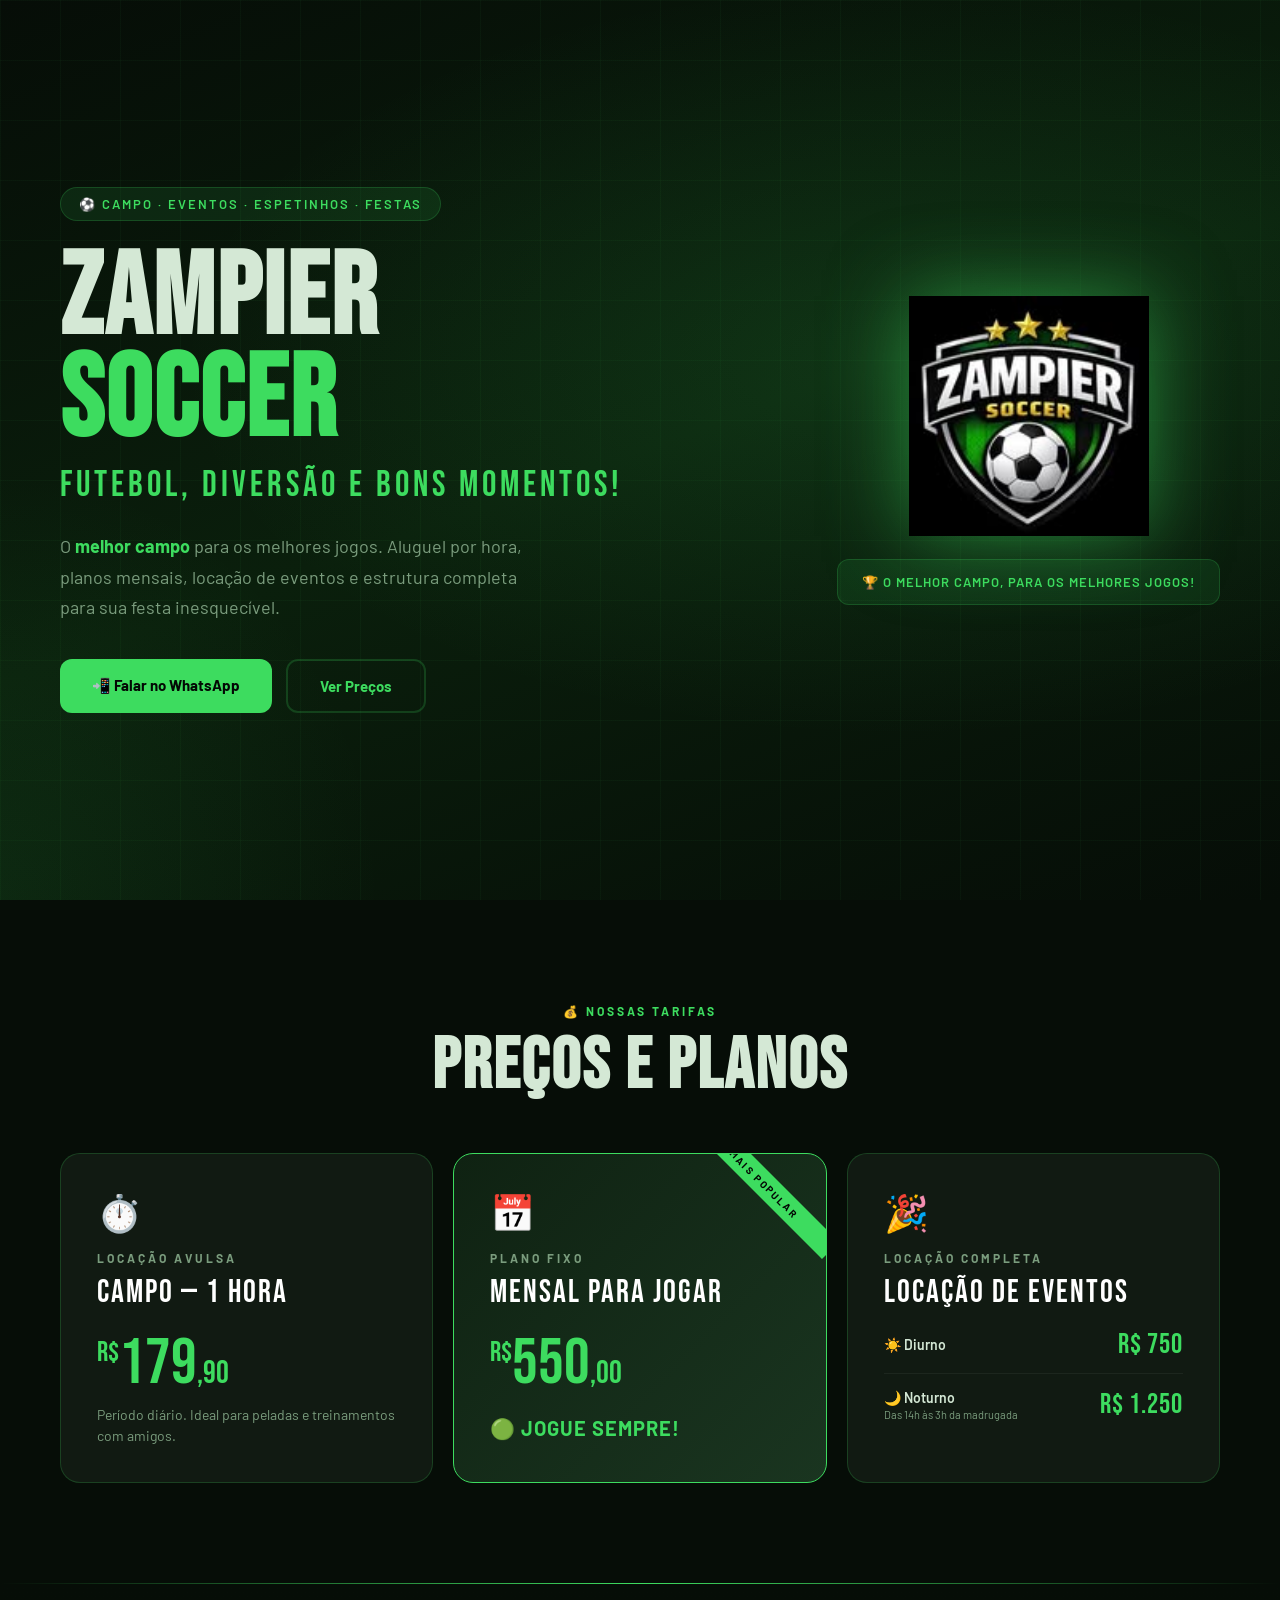
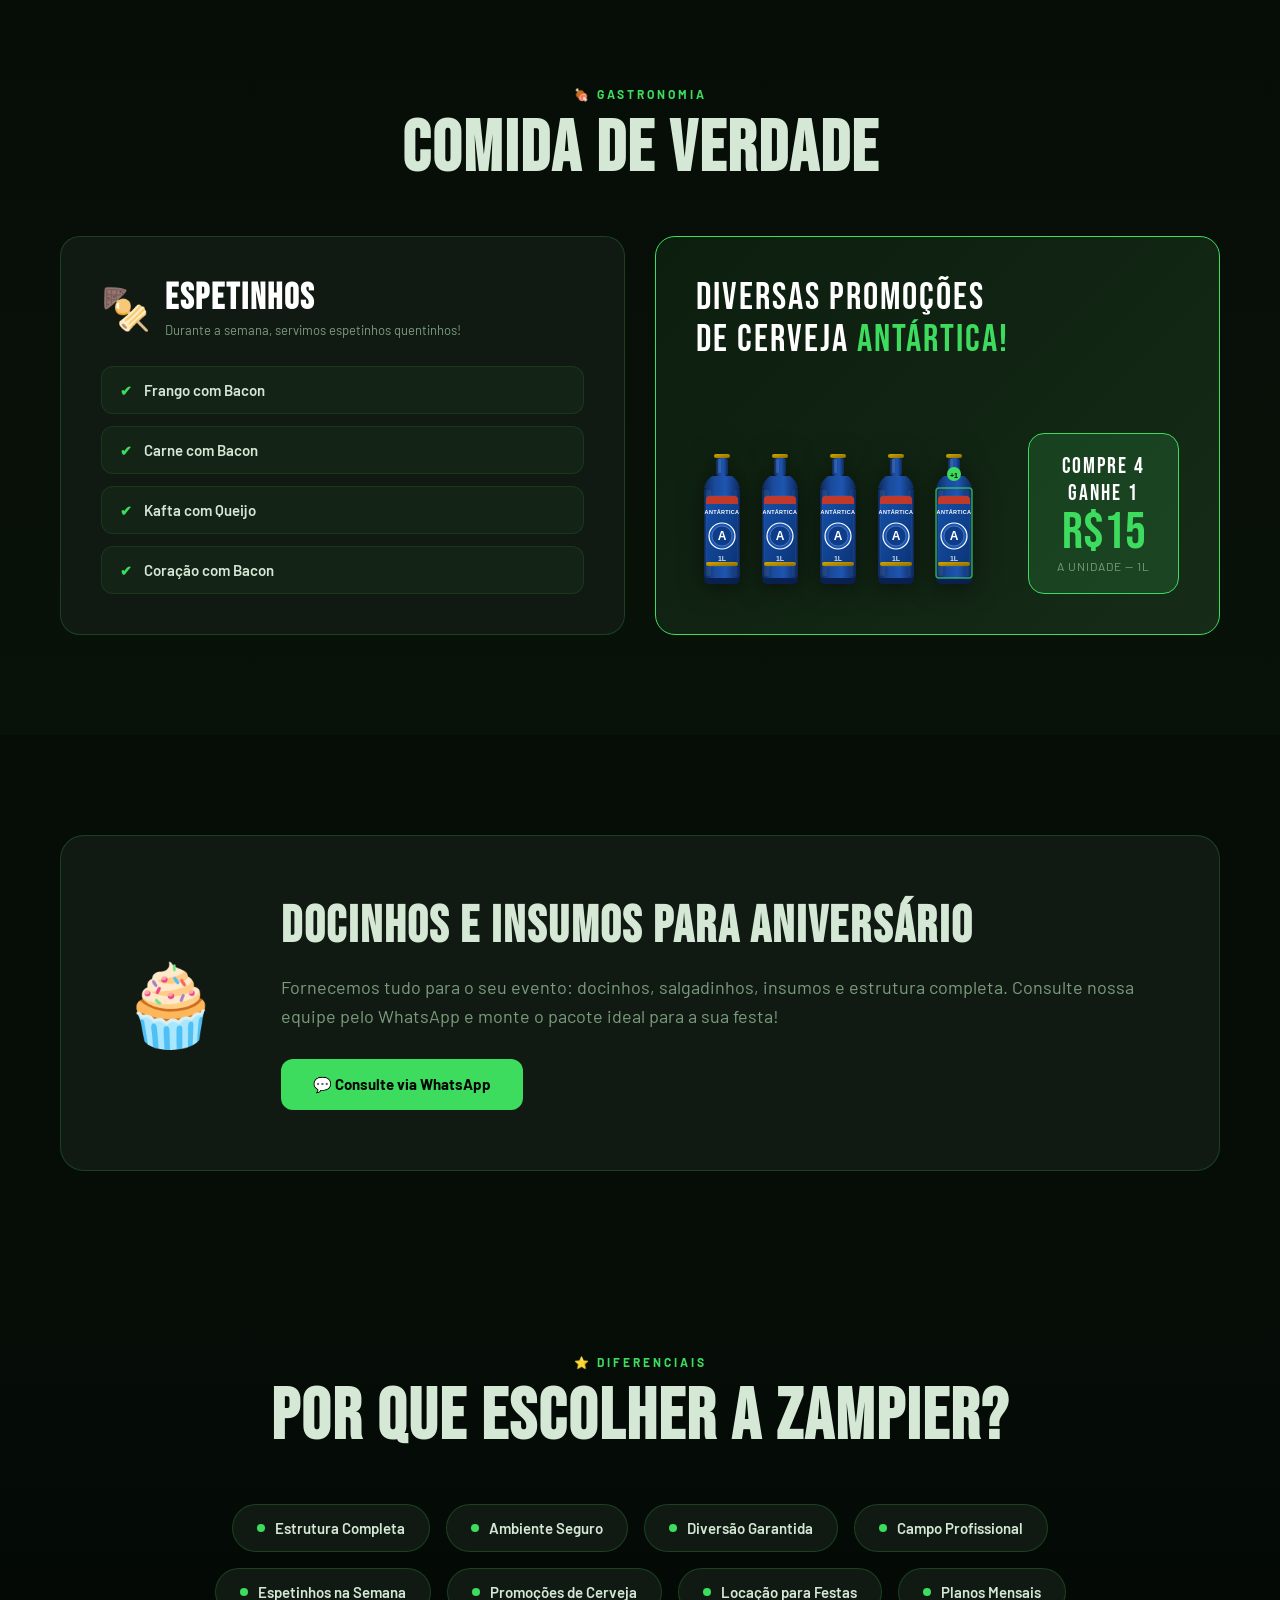
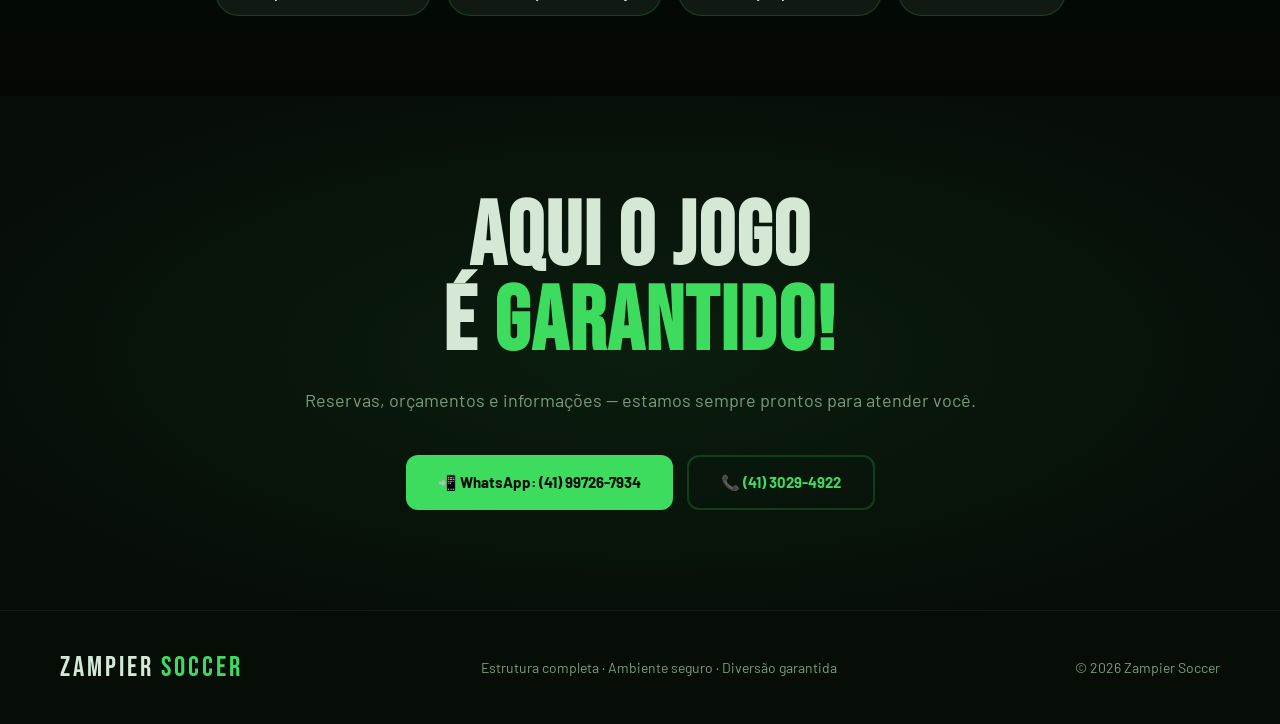
==== index.html @ 58ed57f5 "zampier" ====
<!DOCTYPE html>
<html lang="pt-BR">
<head>
  <meta charset="UTF-8" />
  <meta name="viewport" content="width=device-width, initial-scale=1.0"/>
  <title>Zampier Soccer</title>
  <link rel="preconnect" href="https://fonts.googleapis.com">
  <link href="https://fonts.googleapis.com/css2?family=Bebas+Neue&family=Barlow:wght@400;600;700;900&display=swap" rel="stylesheet">
  <link rel="stylesheet" href="style.css"/>
</head>
<body>

<!-- HERO -->
<header class="hero">
  <div class="hero-bg"></div>
  <div class="hero-content">
    <div class="hero-left">
      <div class="hero-tagline">⚽ Campo · Eventos · Espetinhos · Festas</div>
      <h1 class="hero-title">
        ZAMPIER<br>
        <span class="accent">SOCCER</span>
      </h1>
      <div class="hero-subtitle">Futebol, diversão e bons momentos!</div>
      <p class="hero-desc">
        O <strong>melhor campo</strong> para os melhores jogos. Aluguel por hora, planos mensais,
        locação de eventos e estrutura completa para sua festa inesquecível.
      </p>
      <div class="hero-buttons">
        <a href="https://wa.me/5541997267924?text=Ol%C3%A1%20vim%20pelo%20site%20e%20gostaria%20de%20mais%20informa%C3%A7%C3%B5es%20" target="_blank" class="btn btn-primary">📲 Falar no WhatsApp</a>
        <a href="#precos" class="btn btn-outline">Ver Preços</a>
      </div>
    </div>
    <div class="hero-right">
      <div class="hero-badge-wrap">
        <img src="zampier.jpg" alt="Logo Zampier Soccer" class="hero-logo">
      </div>
      <div class="hero-slogan">🏆 O melhor campo, para os melhores jogos!</div>
    </div>
  </div>
</header>

<!-- PRICING -->
<section class="pricing" id="precos">
  <div class="section-header">
    <div class="section-label">💰 Nossas Tarifas</div>
    <h2>Preços e Planos</h2>
  </div>
  <div class="pricing-grid">

    <div class="price-card">
      <div class="price-icon">⏱️</div>
      <div class="price-label">Locação avulsa</div>
      <div class="price-name">CAMPO — 1 HORA</div>
      <div class="price-value"><sup>R$</sup>179<span>,90</span></div>
      <div class="price-desc">Período diário. Ideal para peladas e treinamentos com amigos.</div>
    </div>

    <div class="price-card featured">
      <div class="price-icon">📅</div>
      <div class="price-label">Plano fixo</div>
      <div class="price-name">MENSAL PARA JOGAR</div>
      <div class="price-value"><sup>R$</sup>550<span>,00</span></div>
      <div class="price-cta">🟢 JOGUE SEMPRE!</div>
    </div>

    <div class="price-card">
      <div class="price-icon">🎉</div>
      <div class="price-label">Locação completa</div>
      <div class="price-name">LOCAÇÃO DE EVENTOS</div>
      <div class="price-events">
        <div class="price-row">
          <div>
            <div class="price-row-label">☀️ Diurno</div>
          </div>
          <div class="price-row-val">R$ 750</div>
        </div>
        <div class="price-row">
          <div>
            <div class="price-row-label">🌙 Noturno</div>
            <div class="price-note">Das 14h às 3h da madrugada</div>
          </div>
          <div class="price-row-val">R$ 1.250</div>
        </div>
      </div>
    </div>

  </div>
</section>

<!-- FOOD -->
<section class="food" id="comida">
  <div class="section-header">
    <div class="section-label">🍖 Gastronomia</div>
    <h2>Comida de Verdade</h2>
  </div>
  <div class="food-grid">

    <!-- Espetinhos -->
    <div class="food-card">
      <div class="food-card-title">
        <div class="icon">🍢</div>
        <div>
          <h3>ESPETINHOS</h3>
          <p>Durante a semana, servimos espetinhos quentinhos!</p>
        </div>
      </div>
      <div class="espetinho-list">
        <div class="espetinho-item">Frango com Bacon</div>
        <div class="espetinho-item">Carne com Bacon</div>
        <div class="espetinho-item">Kafta com Queijo</div>
        <div class="espetinho-item">Coração com Bacon</div>
      </div>
    </div>

    <!-- Cerveja -->
    <div class="beer-promo">
      <div class="beer-promo-title">DIVERSAS PROMOÇÕES<br>DE CERVEJA <span>ANTÁRTICA!</span></div>
      <div class="beer-deal">
        <div class="beer-bottles" id="beerBottles"></div>
        <div class="beer-tag">
          <div class="beer-tag-main">COMPRE 4<br>GANHE 1</div>
          <div class="beer-tag-price">R$15</div>
          <div class="beer-tag-sub">A UNIDADE — 1L</div>
        </div>
      </div>
    </div>

  </div>
</section>

<!-- BIRTHDAY -->
<section class="birthday" id="eventos">
  <div class="birthday-box">
    <div class="birthday-icon">🧁</div>
    <div class="birthday-content">
      <h2>DOCINHOS E INSUMOS PARA ANIVERSÁRIO</h2>
      <p>
        Fornecemos tudo para o seu evento: docinhos, salgadinhos, insumos e estrutura completa.
        Consulte nossa equipe pelo WhatsApp e monte o pacote ideal para a sua festa!
        </p>
        <a href="https://api.whatsapp.com/send?phone=5541997267934&text=Ol%C3%A1!%20Vim%20pelo%20site%20e%20gostaria%20de%20um%20or%C3%A7amento%20para%20festa%20ou%20anivers%C3%A1rio." target="_blank" class="btn btn-primary">💬 Consulte via WhatsApp</a>
    </div>
  </div>
</section>

<!-- FEATURES -->
<section class="features">
  <div class="section-header">
    <div class="section-label">⭐ Diferenciais</div>
    <h2>Por que escolher a Zampier?</h2>
  </div>
  <div class="features-grid">
    <div class="feature-chip"><span class="dot"></span> Estrutura Completa</div>
    <div class="feature-chip"><span class="dot"></span> Ambiente Seguro</div>
    <div class="feature-chip"><span class="dot"></span> Diversão Garantida</div>
    <div class="feature-chip"><span class="dot"></span> Campo Profissional</div>
    <div class="feature-chip"><span class="dot"></span> Espetinhos na Semana</div>
    <div class="feature-chip"><span class="dot"></span> Promoções de Cerveja</div>
    <div class="feature-chip"><span class="dot"></span> Locação para Festas</div>
    <div class="feature-chip"><span class="dot"></span> Planos Mensais</div>
  </div>
</section>

<!-- CTA -->
<section class="cta">
  <div class="cta-inner">
    <h2>AQUI O JOGO<br>É <span>GARANTIDO!</span></h2>
    <p>Reservas, orçamentos e informações — estamos sempre prontos para atender você.</p>
    <div class="cta-buttons">
      <a href="https://wa.me/5541997267924?text=Ol%C3%A1%20vim%20pelo%20site%20e%20gostaria%20de%20mais%20informa%C3%A7%C3%B5es%20" target="_blank" class="btn btn-primary">📲 WhatsApp: (41) 99726-7934</a>
      <a href="tel:+554130294922" class="btn btn-outline">📞 (41) 3029-4922</a>
    </div>
  </div>
</section>

<!-- FOOTER -->
<footer>
  <div class="footer-brand">ZAMPIER <span>SOCCER</span></div>
  <p>Estrutura completa · Ambiente seguro · Diversão garantida</p>
  <p>© 2026 Zampier Soccer</p>
</footer>

<script src="script.js"></script>
</body>
</html>
---- style.css ----
:root {
  --green: #3ddc5f;
  --green-dark: #1a7a32;
  --green-glow: rgba(61,220,95,0.25);
  --black: #060d07;
  --dark: #0c150d;
  --card-bg: #111a12;
  --border: rgba(61,220,95,0.2);
  --text: #d4e8d5;
  --muted: #7a9c7d;
}

* { margin: 0; padding: 0; box-sizing: border-box; }

html { scroll-behavior: smooth; }

body {
  background: var(--black);
  color: var(--text);
  font-family: 'Barlow', sans-serif;
  overflow-x: hidden;
}

/* ── HERO ── */
.hero {
  position: relative;
  min-height: 100vh;
  display: flex;
  align-items: center;
  padding: 80px 60px;
  overflow: hidden;
}

.hero-bg {
  position: absolute;
  inset: 0;
  background:
    radial-gradient(ellipse 80% 60% at 70% 40%, rgba(61,220,95,0.12) 0%, transparent 70%),
    radial-gradient(ellipse 50% 80% at 0% 100%, rgba(61,220,95,0.08) 0%, transparent 60%),
    linear-gradient(160deg, #060d07 0%, #0a1f0c 50%, #060d07 100%);
}

.hero-bg::after {
  content: '';
  position: absolute;
  inset: 0;
  background-image:
    linear-gradient(rgba(61,220,95,0.04) 1px, transparent 1px),
    linear-gradient(90deg, rgba(61,220,95,0.04) 1px, transparent 1px);
  background-size: 60px 60px;
}

.hero-content {
  position: relative;
  display: flex;
  align-items: center;
  justify-content: space-between;
  width: 100%;
  max-width: 1200px;
  margin: 0 auto;
  gap: 60px;
}

.hero-left { flex: 1; }

.hero-tagline {
  display: inline-flex;
  align-items: center;
  gap: 8px;
  background: rgba(61,220,95,0.1);
  border: 1px solid var(--border);
  padding: 8px 18px;
  border-radius: 30px;
  font-size: 13px;
  font-weight: 600;
  letter-spacing: 2px;
  text-transform: uppercase;
  color: var(--green);
  margin-bottom: 28px;
  opacity: 0;
  animation: fadeDown 0.6s ease forwards 0.1s;
}

.hero-title {
  font-family: 'Bebas Neue', sans-serif;
  font-size: clamp(64px, 9vw, 120px);
  line-height: 0.88;
  letter-spacing: 2px;
  opacity: 0;
  animation: fadeUp 0.7s ease forwards 0.3s;
}

.hero-title .accent { color: var(--green); }

.hero-subtitle {
  font-family: 'Bebas Neue', sans-serif;
  font-size: clamp(22px, 3vw, 36px);
  color: var(--green);
  letter-spacing: 4px;
  margin-top: 12px;
  opacity: 0;
  animation: fadeUp 0.7s ease forwards 0.45s;
}

.hero-desc {
  margin-top: 24px;
  font-size: 18px;
  line-height: 1.7;
  color: var(--muted);
  max-width: 480px;
  opacity: 0;
  animation: fadeUp 0.7s ease forwards 0.6s;
}

.hero-desc strong { color: var(--green); font-weight: 700; }

.hero-buttons {
  display: flex;
  gap: 14px;
  margin-top: 36px;
  flex-wrap: wrap;
  opacity: 0;
  animation: fadeUp 0.7s ease forwards 0.75s;
}

.hero-right {
  flex-shrink: 0;
  display: flex;
  flex-direction: column;
  align-items: center;
  gap: 20px;
  opacity: 0;
  animation: fadeIn 1s ease forwards 0.5s;
}

.hero-badge-wrap {
  position: relative;
}

.hero-badge-wrap::before {
  content: '';
  position: absolute;
  inset: -20px;
  background: radial-gradient(circle, rgba(61,220,95,0.2) 0%, transparent 70%);
  border-radius: 50%;
  animation: pulse 3s ease-in-out infinite;
}

.hero-logo {
  width: 240px;
  height: 240px;
  object-fit: contain;
  position: relative;
  filter: drop-shadow(0 0 40px rgba(61,220,95,0.5));
  animation: floatLogo 4s ease-in-out infinite;
}

@keyframes floatLogo {
  0%, 100% { transform: translateY(0px); }
  50%       { transform: translateY(-10px); }
}

.hero-slogan {
  background: rgba(61,220,95,0.1);
  border: 1px solid var(--border);
  border-radius: 12px;
  padding: 14px 24px;
  text-align: center;
  font-size: 13px;
  font-weight: 600;
  letter-spacing: 1px;
  color: var(--green);
  text-transform: uppercase;
}

/* ── BUTTONS ── */
.btn {
  padding: 16px 32px;
  border-radius: 12px;
  font-family: 'Barlow', sans-serif;
  font-size: 15px;
  font-weight: 700;
  cursor: pointer;
  border: none;
  transition: all 0.2s;
  text-decoration: none;
  display: inline-flex;
  align-items: center;
  gap: 8px;
}

.btn-primary {
  background: var(--green);
  color: #030804;
}

.btn-primary:hover {
  background: #5aee7a;
  transform: translateY(-2px);
  box-shadow: 0 8px 30px var(--green-glow);
}

.btn-outline {
  background: transparent;
  border: 2px solid var(--border);
  color: var(--green);
}

.btn-outline:hover {
  border-color: var(--green);
  background: rgba(61,220,95,0.08);
}

/* ── SECTION HEADER ── */
.section-header {
  text-align: center;
  margin-bottom: 50px;
}

.section-label {
  display: inline-block;
  font-size: 12px;
  font-weight: 700;
  letter-spacing: 3px;
  text-transform: uppercase;
  color: var(--green);
  margin-bottom: 12px;
}

.section-header h2 {
  font-family: 'Bebas Neue', sans-serif;
  font-size: clamp(40px, 6vw, 72px);
  letter-spacing: 2px;
  line-height: 1;
}

/* ── PRICING ── */
.pricing {
  padding: 100px 60px;
  position: relative;
}

.pricing-grid {
  display: grid;
  grid-template-columns: repeat(auto-fit, minmax(280px, 1fr));
  gap: 20px;
  max-width: 1200px;
  margin: 0 auto;
}

.price-card {
  background: var(--card-bg);
  border: 1px solid var(--border);
  border-radius: 20px;
  padding: 36px;
  position: relative;
  overflow: hidden;
  transition: transform 0.2s, box-shadow 0.2s;
}

.price-card:hover {
  transform: translateY(-6px);
  box-shadow: 0 20px 60px rgba(61,220,95,0.1);
}

.price-card.featured {
  border-color: var(--green);
  background: linear-gradient(135deg, #0f2212, #1a3520);
}

.price-card.featured::before {
  content: 'MAIS POPULAR';
  position: absolute;
  top: 18px;
  right: -32px;
  background: var(--green);
  color: #030804;
  font-size: 10px;
  font-weight: 700;
  letter-spacing: 2px;
  padding: 6px 48px;
  transform: rotate(45deg);
}

.price-icon { font-size: 36px; margin-bottom: 16px; }

.price-label {
  font-size: 12px;
  font-weight: 700;
  letter-spacing: 3px;
  text-transform: uppercase;
  color: var(--muted);
  margin-bottom: 8px;
}

.price-name {
  font-family: 'Bebas Neue', sans-serif;
  font-size: 32px;
  letter-spacing: 2px;
  color: white;
  margin-bottom: 4px;
}

.price-value {
  font-family: 'Bebas Neue', sans-serif;
  font-size: 64px;
  line-height: 1;
  color: var(--green);
  margin: 20px 0 8px;
}

.price-value sup { font-size: 28px; }
.price-value span { font-size: 32px; }

.price-desc { color: var(--muted); font-size: 14px; line-height: 1.5; }

.price-cta {
  margin-top: 20px;
  font-size: 20px;
  font-weight: 700;
  color: var(--green);
  letter-spacing: 1px;
}

.price-events {
  display: flex;
  flex-direction: column;
  gap: 14px;
  margin-top: 16px;
}

.price-row {
  display: flex;
  justify-content: space-between;
  align-items: center;
  border-bottom: 1px solid rgba(255,255,255,0.05);
  padding-bottom: 12px;
}

.price-row:last-child { border-bottom: none; padding-bottom: 0; }

.price-row-label {
  display: flex;
  align-items: center;
  gap: 8px;
  font-size: 14px;
  font-weight: 600;
}

.price-row-val {
  font-family: 'Bebas Neue', sans-serif;
  font-size: 28px;
  color: var(--green);
  letter-spacing: 1px;
}

.price-note { font-size: 11px; color: var(--muted); margin-top: 2px; }

/* ── FOOD ── */
.food {
  padding: 100px 60px;
  background: linear-gradient(180deg, #060d07, #091209);
  position: relative;
}

.food::before {
  content: '';
  position: absolute;
  top: 0; left: 0; right: 0;
  height: 1px;
  background: linear-gradient(90deg, transparent, var(--green), transparent);
}

.food-grid {
  display: grid;
  grid-template-columns: 1fr 1fr;
  gap: 30px;
  max-width: 1200px;
  margin: 0 auto;
}

.food-card {
  background: var(--card-bg);
  border: 1px solid var(--border);
  border-radius: 20px;
  padding: 40px;
}

.food-card-title {
  display: flex;
  align-items: center;
  gap: 14px;
  margin-bottom: 28px;
}

.food-card-title .icon { font-size: 40px; }

.food-card-title h3 {
  font-family: 'Bebas Neue', sans-serif;
  font-size: 36px;
  letter-spacing: 2px;
  color: white;
}

.food-card-title p { font-size: 13px; color: var(--muted); margin-top: 2px; }

.espetinho-list {
  display: flex;
  flex-direction: column;
  gap: 12px;
}

.espetinho-item {
  display: flex;
  align-items: center;
  gap: 12px;
  padding: 14px 18px;
  background: rgba(61,220,95,0.05);
  border: 1px solid rgba(61,220,95,0.1);
  border-radius: 12px;
  font-weight: 600;
  font-size: 15px;
  transition: background 0.2s, border-color 0.2s;
}

.espetinho-item:hover {
  background: rgba(61,220,95,0.1);
  border-color: rgba(61,220,95,0.3);
}

.espetinho-item::before {
  content: '✔';
  color: var(--green);
  font-size: 14px;
}

/* ── CERVEJA ── */
.beer-promo {
  background: linear-gradient(135deg, #0c1e0e, #162b18);
  border: 1px solid var(--green);
  border-radius: 20px;
  padding: 40px;
  display: flex;
  flex-direction: column;
  justify-content: space-between;
  gap: 28px;
}

.beer-promo-title {
  font-family: 'Bebas Neue', sans-serif;
  font-size: clamp(28px, 3vw, 40px);
  letter-spacing: 2px;
  line-height: 1.1;
  color: white;
}

.beer-promo-title span { color: var(--green); }

.beer-deal {
  display: flex;
  align-items: flex-end;
  justify-content: space-between;
  gap: 20px;
  flex-wrap: wrap;
}

/* Garrafas SVG */
.beer-bottles {
  display: flex;
  align-items: flex-end;
  gap: 6px;
}

.beer-bottles svg {
  filter: drop-shadow(0 4px 12px rgba(0,0,0,0.5));
  transition: transform 0.2s;
}

.beer-bottles svg:hover { transform: translateY(-6px) scale(1.05); }

.beer-tag {
  background: rgba(61,220,95,0.15);
  border: 1px solid var(--green);
  border-radius: 16px;
  padding: 20px 28px;
  text-align: center;
  flex-shrink: 0;
}

.beer-tag-main {
  font-family: 'Bebas Neue', sans-serif;
  font-size: 22px;
  letter-spacing: 2px;
  color: white;
  line-height: 1.2;
}

.beer-tag-price {
  font-family: 'Bebas Neue', sans-serif;
  font-size: 52px;
  color: var(--green);
  line-height: 1;
}

.beer-tag-sub { font-size: 12px; color: var(--muted); letter-spacing: 1px; }

/* ── BIRTHDAY ── */
.birthday { padding: 100px 60px; }

.birthday-box {
  max-width: 1200px;
  margin: 0 auto;
  background: var(--card-bg);
  border: 1px solid var(--border);
  border-radius: 24px;
  padding: 60px;
  display: flex;
  align-items: center;
  gap: 60px;
  transition: box-shadow 0.3s;
}

.birthday-box:hover {
  box-shadow: 0 20px 60px rgba(61,220,95,0.08);
}

.birthday-icon { font-size: 80px; flex-shrink: 0; }

.birthday-content h2 {
  font-family: 'Bebas Neue', sans-serif;
  font-size: clamp(32px, 4vw, 52px);
  letter-spacing: 2px;
  margin-bottom: 16px;
}

.birthday-content p {
  color: var(--muted);
  font-size: 18px;
  line-height: 1.6;
  margin-bottom: 28px;
}

/* ── FEATURES ── */
.features {
  padding: 80px 60px;
  background: linear-gradient(180deg, #060d07, #030804);
}

.features-grid {
  display: flex;
  justify-content: center;
  gap: 16px;
  max-width: 1000px;
  margin: 0 auto;
  flex-wrap: wrap;
}

.feature-chip {
  display: flex;
  align-items: center;
  gap: 10px;
  background: var(--card-bg);
  border: 1px solid var(--border);
  border-radius: 50px;
  padding: 14px 24px;
  font-size: 15px;
  font-weight: 600;
  transition: border-color 0.2s, background 0.2s;
}

.feature-chip:hover {
  border-color: var(--green);
  background: rgba(61,220,95,0.05);
}

.feature-chip .dot {
  width: 8px;
  height: 8px;
  background: var(--green);
  border-radius: 50%;
  animation: blink 2s ease-in-out infinite;
}

/* ── CTA ── */
.cta {
  padding: 100px 60px;
  text-align: center;
  position: relative;
  overflow: hidden;
}

.cta::before {
  content: '';
  position: absolute;
  inset: 0;
  background: radial-gradient(ellipse 60% 60% at 50% 50%, rgba(61,220,95,0.08), transparent);
}

.cta-inner { position: relative; max-width: 700px; margin: 0 auto; }

.cta h2 {
  font-family: 'Bebas Neue', sans-serif;
  font-size: clamp(48px, 7vw, 90px);
  letter-spacing: 2px;
  line-height: 0.95;
  margin-bottom: 20px;
}

.cta h2 span { color: var(--green); }

.cta p {
  color: var(--muted);
  font-size: 18px;
  line-height: 1.6;
  margin-bottom: 40px;
}

.cta-buttons {
  display: flex;
  justify-content: center;
  gap: 14px;
  flex-wrap: wrap;
}

/* ── FOOTER ── */
footer {
  border-top: 1px solid rgba(255,255,255,0.05);
  padding: 40px 60px;
  display: flex;
  align-items: center;
  justify-content: space-between;
  gap: 20px;
  flex-wrap: wrap;
}

.footer-brand {
  font-family: 'Bebas Neue', sans-serif;
  font-size: 28px;
  letter-spacing: 3px;
}

.footer-brand span { color: var(--green); }

footer p { color: var(--muted); font-size: 14px; }

/* ── ANIMATIONS ── */
@keyframes fadeUp {
  from { opacity: 0; transform: translateY(30px); }
  to   { opacity: 1; transform: translateY(0); }
}

@keyframes fadeDown {
  from { opacity: 0; transform: translateY(-20px); }
  to   { opacity: 1; transform: translateY(0); }
}

@keyframes fadeIn {
  from { opacity: 0; }
  to   { opacity: 1; }
}

@keyframes pulse {
  0%, 100% { transform: scale(1); opacity: 0.6; }
  50%       { transform: scale(1.1); opacity: 1; }
}

@keyframes blink {
  0%, 100% { opacity: 1; }
  50%       { opacity: 0.3; }
}

/* scroll reveal */
.reveal {
  opacity: 0;
  transform: translateY(40px);
  transition: opacity 0.7s ease, transform 0.7s ease;
}

.reveal.visible {
  opacity: 1;
  transform: translateY(0);
}

/* ── RESPONSIVE ── */
@media (max-width: 900px) {
  .hero            { padding: 60px 28px; }
  .hero-content    { flex-direction: column-reverse; text-align: center; }
  .hero-desc       { max-width: 100%; }
  .hero-buttons    { justify-content: center; }
  .hero-logo-placeholder { width: 160px; height: 160px; }

  .pricing, .food, .birthday, .features, .cta { padding: 70px 28px; }

  .food-grid { grid-template-columns: 1fr; }

  .birthday-box { flex-direction: column; text-align: center; padding: 40px 28px; }
  .birthday-icon { font-size: 56px; }

  footer { padding: 30px 28px; flex-direction: column; text-align: center; }
}
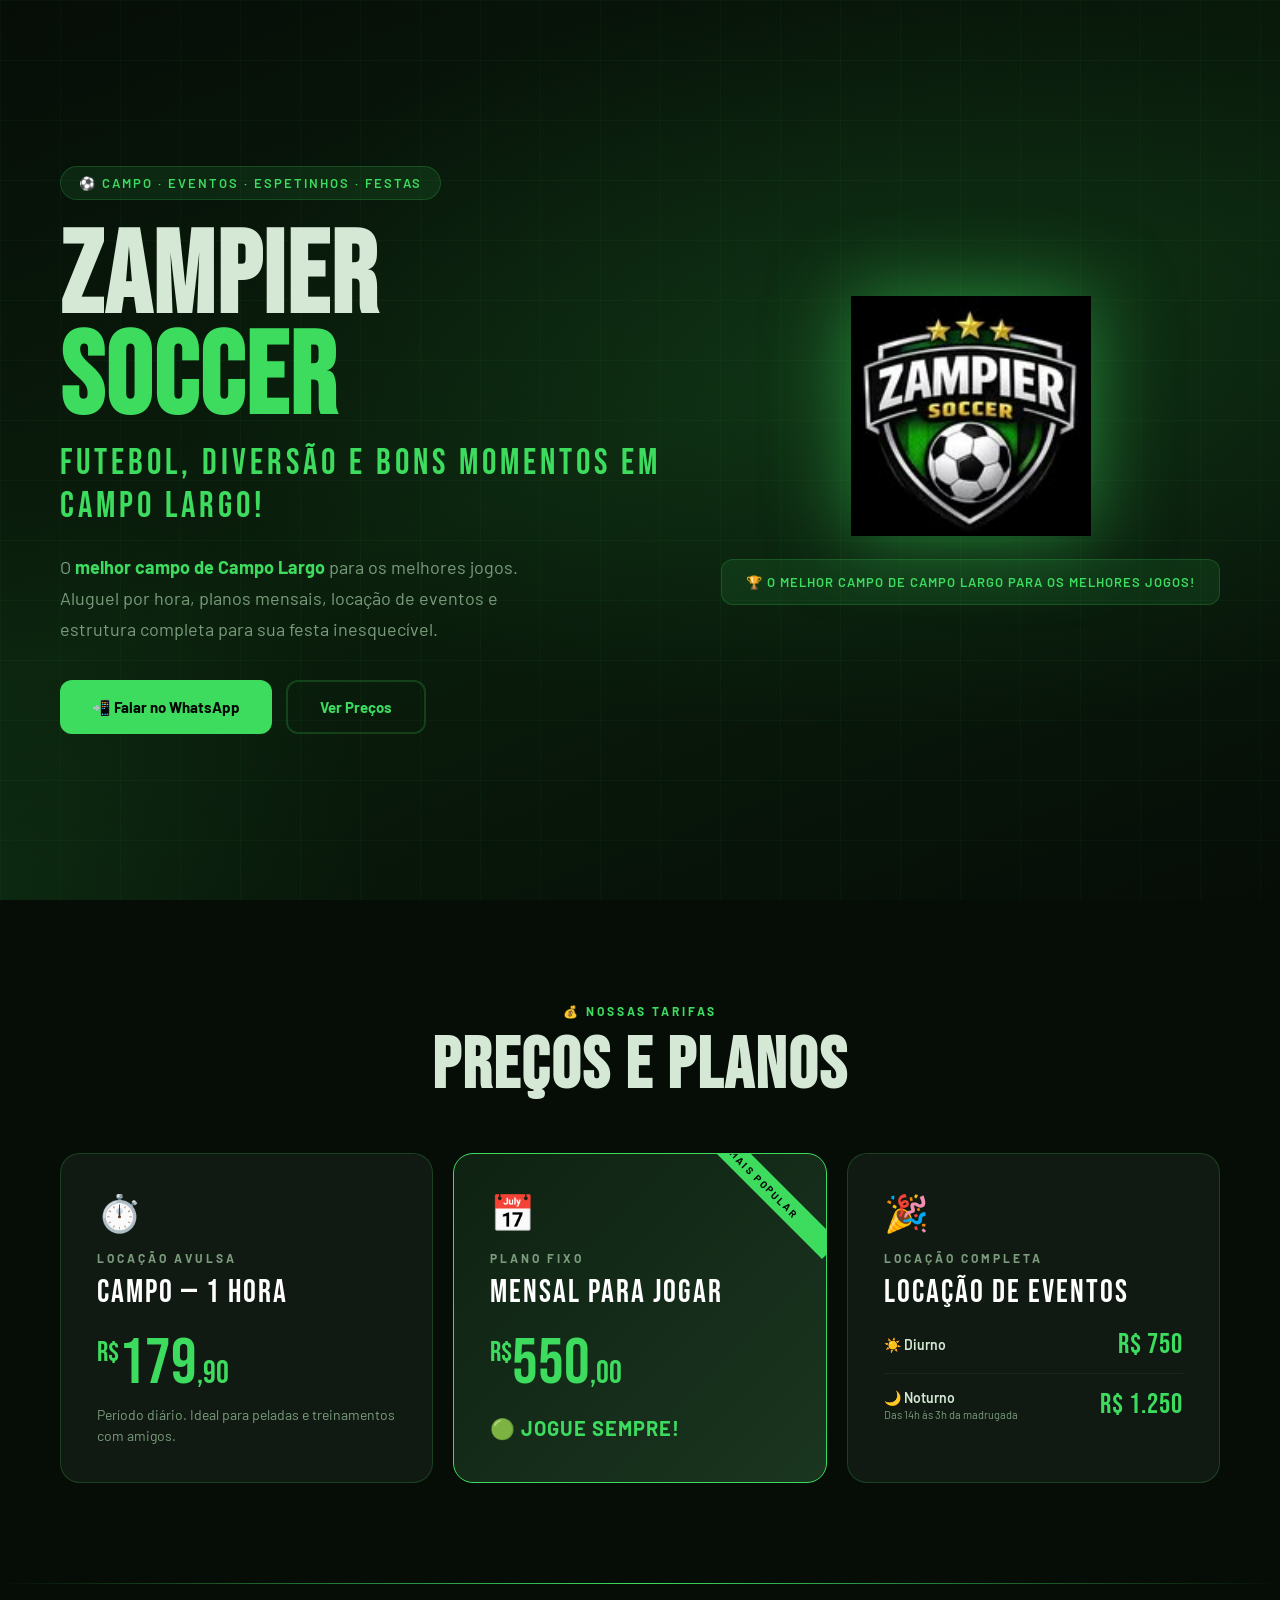
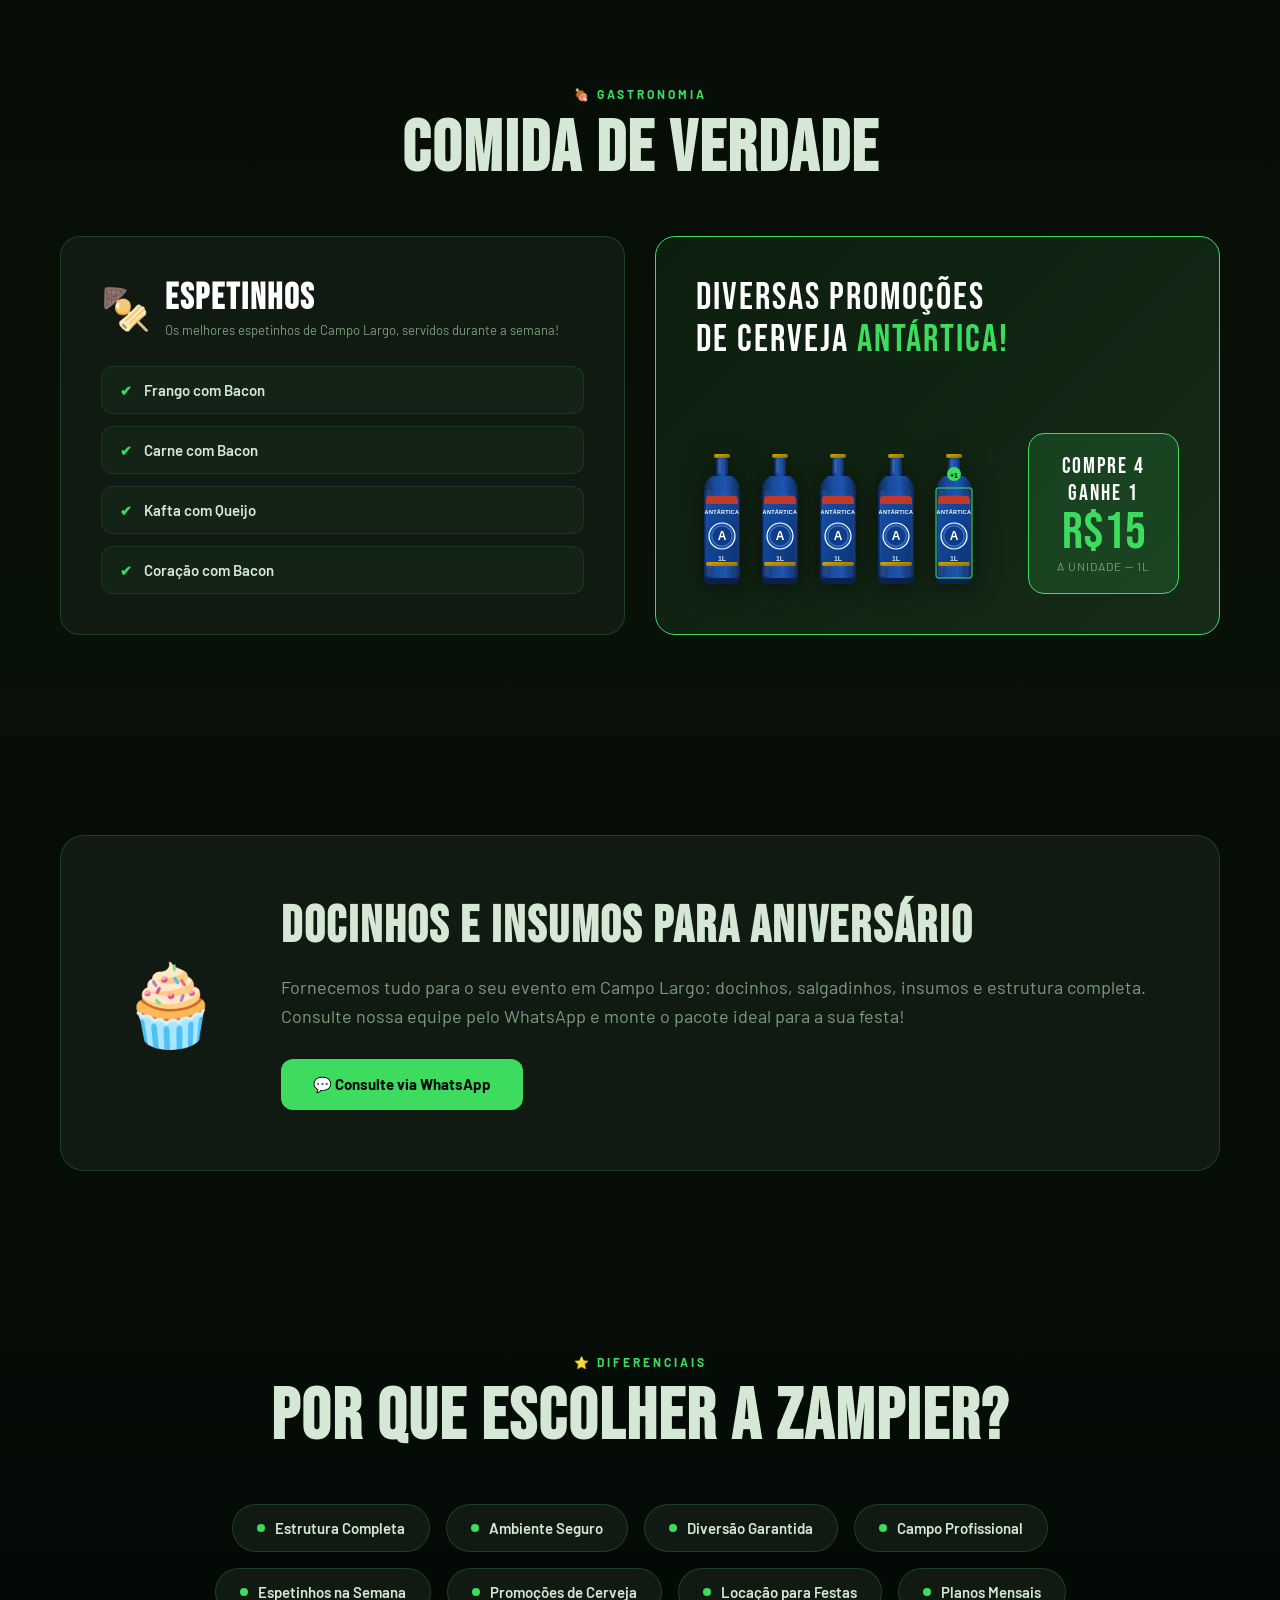
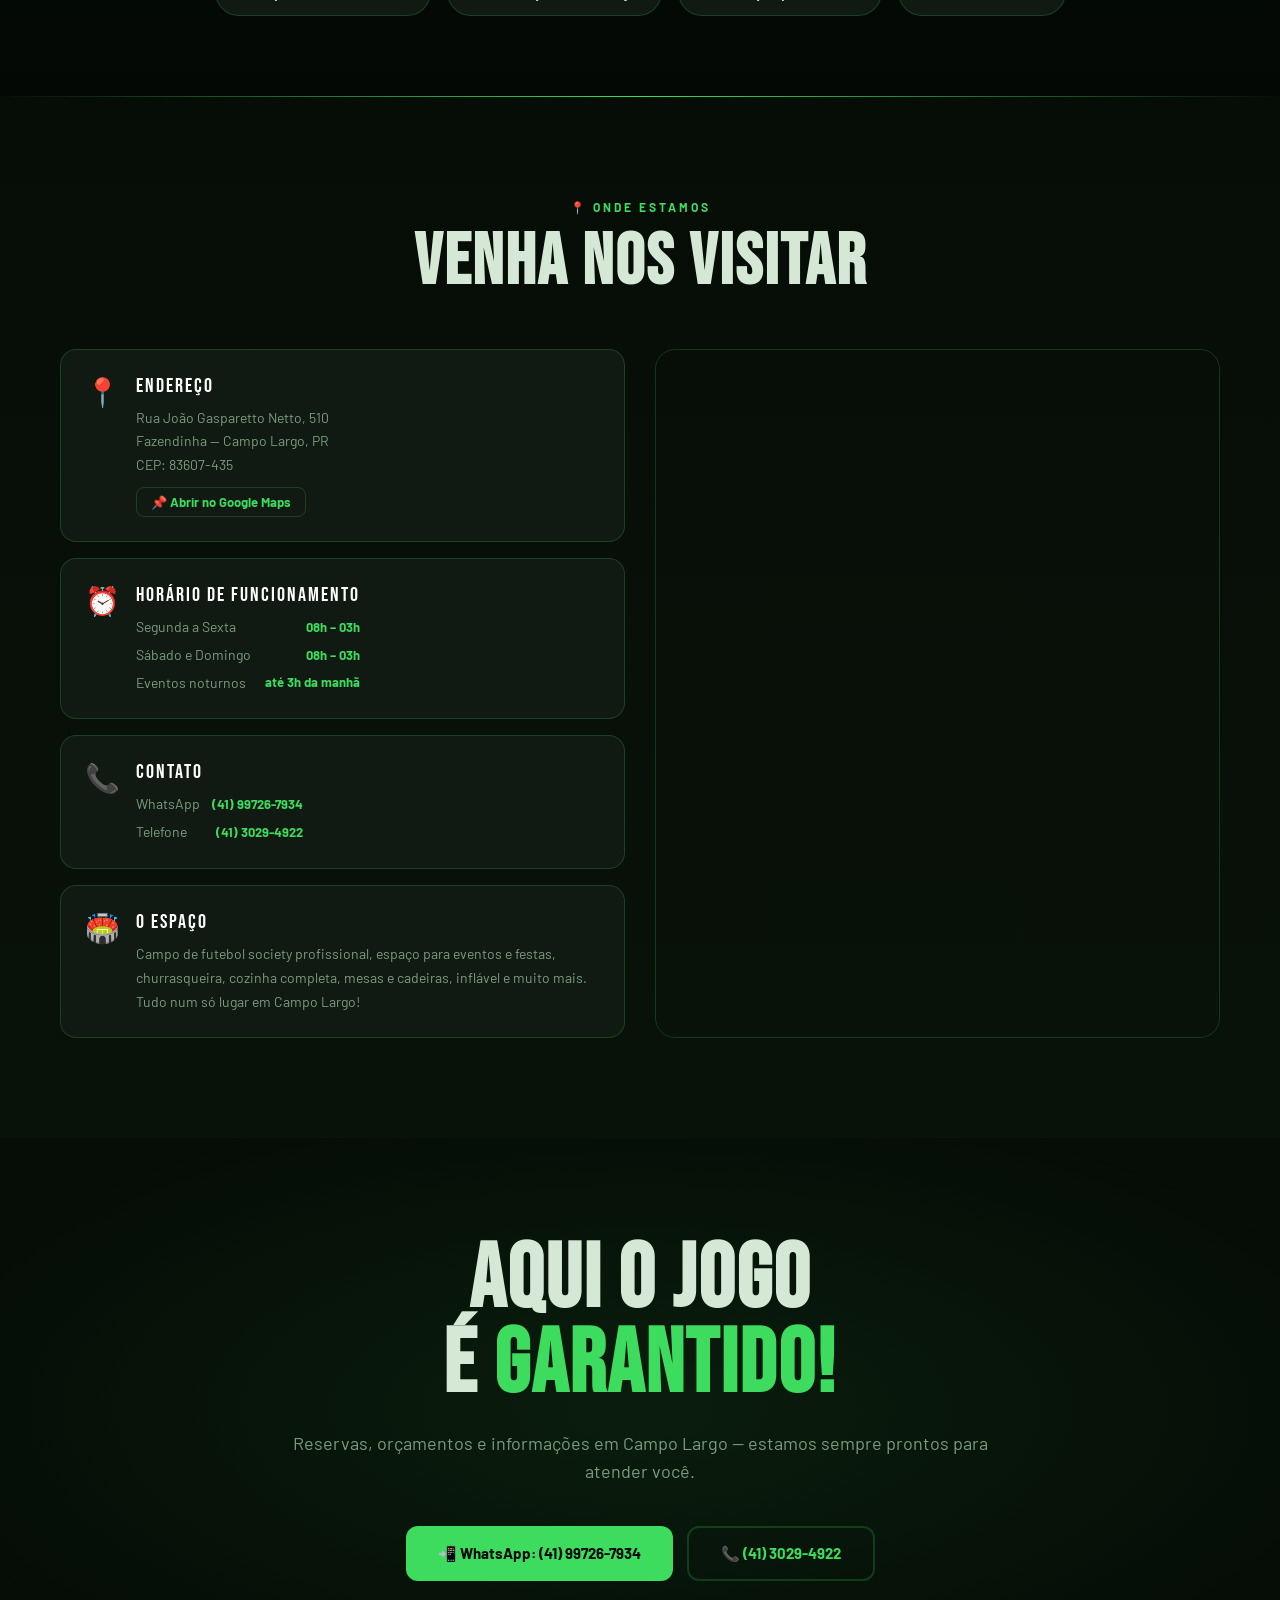
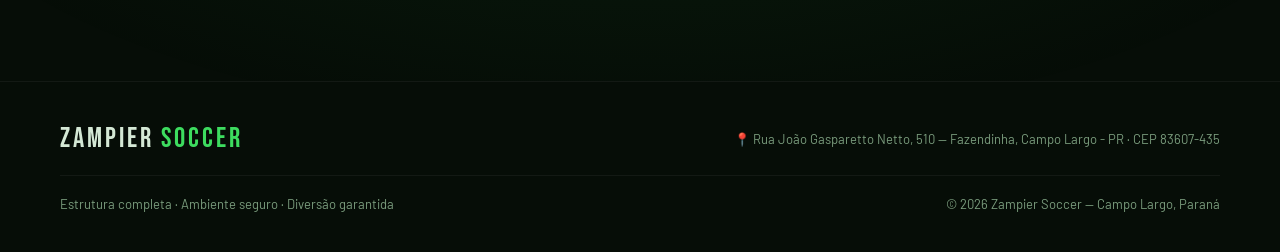
==== commit 4e2fed34: "feature: endereço" ====
--- a/index.html
+++ b/index.html
@@ -3,10 +3,12 @@
 <head>
   <meta charset="UTF-8" />
   <meta name="viewport" content="width=device-width, initial-scale=1.0"/>
+  <meta name="google-site-verification" content="D9Jnh-a5vgQh-3sgTavVSAhtTizR9wOvkmagJCpOHc0" />
   <title>Zampier Soccer</title>
   <link rel="preconnect" href="https://fonts.googleapis.com">
   <link href="https://fonts.googleapis.com/css2?family=Bebas+Neue&family=Barlow:wght@400;600;700;900&display=swap" rel="stylesheet">
   <link rel="stylesheet" href="style.css"/>
+  <link rel="icon" type="image/jpeg" href="/zampier.jpg">
 </head>
 <body>
 
@@ -20,13 +22,13 @@
         ZAMPIER<br>
         <span class="accent">SOCCER</span>
       </h1>
-      <div class="hero-subtitle">Futebol, diversão e bons momentos!</div>
+      <div class="hero-subtitle">Futebol, diversão e bons momentos em Campo Largo!</div>
       <p class="hero-desc">
-        O <strong>melhor campo</strong> para os melhores jogos. Aluguel por hora, planos mensais,
+        O <strong>melhor campo de Campo Largo</strong> para os melhores jogos. Aluguel por hora, planos mensais,
         locação de eventos e estrutura completa para sua festa inesquecível.
       </p>
       <div class="hero-buttons">
-        <a href="https://wa.me/5541997267924?text=Ol%C3%A1%20vim%20pelo%20site%20e%20gostaria%20de%20mais%20informa%C3%A7%C3%B5es%20" target="_blank" class="btn btn-primary">📲 Falar no WhatsApp</a>
+        <a href="https://api.whatsapp.com/send?phone=5541997267934&text=Ol%C3%A1!%20Vim%20pelo%20site%20e%20tenho%20interesse%20nos%20servi%C3%A7os%20da%20Zampier%20Soccer." target="_blank" class="btn btn-primary">📲 Falar no WhatsApp</a>
         <a href="#precos" class="btn btn-outline">Ver Preços</a>
       </div>
     </div>
@@ -34,7 +36,7 @@
       <div class="hero-badge-wrap">
         <img src="zampier.jpg" alt="Logo Zampier Soccer" class="hero-logo">
       </div>
-      <div class="hero-slogan">🏆 O melhor campo, para os melhores jogos!</div>
+      <div class="hero-slogan">🏆 O melhor campo de Campo Largo para os melhores jogos!</div>
     </div>
   </div>
 </header>
@@ -101,7 +103,7 @@
         <div class="icon">🍢</div>
         <div>
           <h3>ESPETINHOS</h3>
-          <p>Durante a semana, servimos espetinhos quentinhos!</p>
+          <p>Os melhores espetinhos de Campo Largo, servidos durante a semana!</p>
         </div>
       </div>
       <div class="espetinho-list">
@@ -135,10 +137,10 @@
     <div class="birthday-content">
       <h2>DOCINHOS E INSUMOS PARA ANIVERSÁRIO</h2>
       <p>
-        Fornecemos tudo para o seu evento: docinhos, salgadinhos, insumos e estrutura completa.
+        Fornecemos tudo para o seu evento em Campo Largo: docinhos, salgadinhos, insumos e estrutura completa.
         Consulte nossa equipe pelo WhatsApp e monte o pacote ideal para a sua festa!
-        </p>
-        <a href="https://api.whatsapp.com/send?phone=5541997267934&text=Ol%C3%A1!%20Vim%20pelo%20site%20e%20gostaria%20de%20um%20or%C3%A7amento%20para%20festa%20ou%20anivers%C3%A1rio." target="_blank" class="btn btn-primary">💬 Consulte via WhatsApp</a>
+      </p>
+      <a href="https://api.whatsapp.com/send?phone=5541997267934&text=Ol%C3%A1!%20Vim%20pelo%20site%20e%20gostaria%20de%20um%20or%C3%A7amento%20para%20festa%20ou%20anivers%C3%A1rio." target="_blank" class="btn btn-primary">💬 Consulte via WhatsApp</a>
     </div>
   </div>
 </section>
@@ -161,13 +163,89 @@
   </div>
 </section>
 
+<!-- LOCALIZAÇÃO -->
+<section class="location" id="localizacao">
+  <div class="section-header">
+    <div class="section-label">📍 Onde Estamos</div>
+    <h2>Venha Nos Visitar</h2>
+  </div>
+  <div class="location-grid">
+
+    <!-- Infos -->
+    <div class="location-info">
+
+      <div class="info-card">
+        <div class="info-icon">📍</div>
+        <div>
+          <div class="info-title">Endereço</div>
+          <div class="info-text">Rua João Gasparetto Netto, 510<br>Fazendinha — Campo Largo, PR<br>CEP: 83607-435</div>
+          <a href="https://www.google.com/maps/search/Rua+Jo%C3%A3o+Gasparetto+Netto+510+Campo+Largo+PR" target="_blank" class="info-link">📌 Abrir no Google Maps</a>
+        </div>
+      </div>
+
+      <div class="info-card">
+        <div class="info-icon">⏰</div>
+        <div>
+          <div class="info-title">Horário de Funcionamento</div>
+          <div class="info-text">
+            <span class="info-row"><span>Segunda a Sexta</span><span class="tag-green">08h – 03h</span></span>
+            <span class="info-row"><span>Sábado e Domingo</span><span class="tag-green">08h – 03h</span></span>
+            <span class="info-row"><span>Eventos noturnos</span><span class="tag-green">até 3h da manhã</span></span>
+          </div>
+        </div>
+      </div>
+
+      <div class="info-card">
+        <div class="info-icon">📞</div>
+        <div>
+          <div class="info-title">Contato</div>
+          <div class="info-text">
+            <span class="info-row">
+              <span>WhatsApp</span>
+              <a href="https://api.whatsapp.com/send?phone=5541997267934&text=Ol%C3%A1!%20Vim%20pelo%20site%20e%20tenho%20interesse%20nos%20servi%C3%A7os%20da%20Zampier%20Soccer." target="_blank" class="tag-green">(41) 99726-7934</a>
+            </span>
+            <span class="info-row">
+              <span>Telefone</span>
+              <a href="tel:+554130294922" class="tag-green">(41) 3029-4922</a>
+            </span>
+          </div>
+        </div>
+      </div>
+
+      <div class="info-card">
+        <div class="info-icon">🏟️</div>
+        <div>
+          <div class="info-title">O Espaço</div>
+          <div class="info-text">Campo de futebol society profissional, espaço para eventos e festas, churrasqueira, cozinha completa, mesas e cadeiras, inflável e muito mais. Tudo num só lugar em Campo Largo!</div>
+        </div>
+      </div>
+
+    </div>
+
+    <!-- Mapa iframe -->
+    <div class="location-map">
+      <iframe
+        src="https://www.google.com/maps/embed?pb=!1m18!1m12!1m3!1d3601.123456789!2d-49.52!3d-25.46!2m3!1f0!2f0!3f0!3m2!1i1024!2i768!4f13.1!3m3!1m2!1s0x0%3A0x0!2sRua+Jo%C3%A3o+Gasparetto+Netto%2C+510+-+Fazendinha%2C+Campo+Largo+-+PR!5e0!3m2!1spt-BR!2sbr!4v1234567890"
+        width="100%"
+        height="100%"
+        style="border:0; border-radius:20px; min-height:400px;"
+        allowfullscreen=""
+        loading="lazy"
+        referrerpolicy="no-referrer-when-downgrade"
+        title="Localização Zampier Soccer">
+      </iframe>
+    </div>
+
+  </div>
+</section>
+
 <!-- CTA -->
 <section class="cta">
   <div class="cta-inner">
     <h2>AQUI O JOGO<br>É <span>GARANTIDO!</span></h2>
-    <p>Reservas, orçamentos e informações — estamos sempre prontos para atender você.</p>
+    <p>Reservas, orçamentos e informações em Campo Largo — estamos sempre prontos para atender você.</p>
     <div class="cta-buttons">
-      <a href="https://wa.me/5541997267924?text=Ol%C3%A1%20vim%20pelo%20site%20e%20gostaria%20de%20mais%20informa%C3%A7%C3%B5es%20" target="_blank" class="btn btn-primary">📲 WhatsApp: (41) 99726-7934</a>
+      <a href="https://api.whatsapp.com/send?phone=5541997267934&text=Ol%C3%A1!%20Vim%20pelo%20site%20e%20tenho%20interesse%20nos%20servi%C3%A7os%20da%20Zampier%20Soccer." target="_blank" class="btn btn-primary">📲 WhatsApp: (41) 99726-7934</a>
       <a href="tel:+554130294922" class="btn btn-outline">📞 (41) 3029-4922</a>
     </div>
   </div>
@@ -175,11 +253,18 @@
 
 <!-- FOOTER -->
 <footer>
-  <div class="footer-brand">ZAMPIER <span>SOCCER</span></div>
-  <p>Estrutura completa · Ambiente seguro · Diversão garantida</p>
-  <p>© 2026 Zampier Soccer</p>
+  <div class="footer-top">
+    <div class="footer-brand">ZAMPIER <span>SOCCER</span></div>
+    <div class="footer-address">
+      📍 Rua João Gasparetto Netto, 510 — Fazendinha, Campo Largo - PR · CEP 83607-435
+    </div>
+  </div>
+  <div class="footer-bottom">
+    <p>Estrutura completa · Ambiente seguro · Diversão garantida</p>
+    <p>© 2026 Zampier Soccer — Campo Largo, Paraná</p>
+  </div>
 </footer>
 
 <script src="script.js"></script>
 </body>
-</html>
+</html>
--- a/style.css
+++ b/style.css
@@ -622,15 +622,133 @@
   flex-wrap: wrap;
 }
 
-/* ── FOOTER ── */
+/* ── LOCATION ── */
+.location {
+  padding: 100px 60px;
+  background: linear-gradient(180deg, #060d07, #091209);
+  position: relative;
+}
+
+.location::before {
+  content: '';
+  position: absolute;
+  top: 0; left: 0; right: 0;
+  height: 1px;
+  background: linear-gradient(90deg, transparent, var(--green), transparent);
+}
+
+.location-grid {
+  display: grid;
+  grid-template-columns: 1fr 1fr;
+  gap: 30px;
+  max-width: 1200px;
+  margin: 0 auto;
+  align-items: start;
+}
+
+.location-info {
+  display: flex;
+  flex-direction: column;
+  gap: 16px;
+}
+
+.info-card {
+  background: var(--card-bg);
+  border: 1px solid var(--border);
+  border-radius: 16px;
+  padding: 24px;
+  display: flex;
+  gap: 16px;
+  align-items: flex-start;
+  transition: border-color 0.2s, transform 0.2s;
+}
+
+.info-card:hover {
+  border-color: var(--green);
+  transform: translateX(4px);
+}
+
+.info-icon { font-size: 28px; flex-shrink: 0; }
+
+.info-title {
+  font-family: 'Bebas Neue', sans-serif;
+  font-size: 20px;
+  letter-spacing: 2px;
+  color: white;
+  margin-bottom: 8px;
+}
+
+.info-text {
+  color: var(--muted);
+  font-size: 14px;
+  line-height: 1.7;
+  display: flex;
+  flex-direction: column;
+  gap: 4px;
+}
+
+.info-row {
+  display: flex;
+  justify-content: space-between;
+  align-items: center;
+  gap: 12px;
+}
+
+.tag-green {
+  color: var(--green);
+  font-weight: 700;
+  font-size: 13px;
+  text-decoration: none;
+  white-space: nowrap;
+}
+
+.tag-green:hover { text-decoration: underline; }
+
+.info-link {
+  display: inline-block;
+  margin-top: 10px;
+  font-size: 13px;
+  font-weight: 700;
+  color: var(--green);
+  text-decoration: none;
+  border: 1px solid var(--border);
+  border-radius: 8px;
+  padding: 6px 14px;
+  transition: background 0.2s, border-color 0.2s;
+}
+
+.info-link:hover {
+  background: rgba(61,220,95,0.1);
+  border-color: var(--green);
+}
+
+.location-map {
+  border-radius: 20px;
+  overflow: hidden;
+  border: 1px solid var(--border);
+  height: 100%;
+  min-height: 420px;
+  position: sticky;
+  top: 20px;
+}
+
+.location-map iframe { display: block; height: 100%; min-height: 420px; }
+
+/* ── FOOTER UPDATED ── */
 footer {
   border-top: 1px solid rgba(255,255,255,0.05);
   padding: 40px 60px;
+}
+
+.footer-top {
   display: flex;
   align-items: center;
   justify-content: space-between;
   gap: 20px;
   flex-wrap: wrap;
+  margin-bottom: 20px;
+  padding-bottom: 20px;
+  border-bottom: 1px solid rgba(255,255,255,0.05);
 }
 
 .footer-brand {
@@ -641,7 +759,30 @@
 
 .footer-brand span { color: var(--green); }
 
-footer p { color: var(--muted); font-size: 14px; }
+.footer-address {
+  font-size: 13px;
+  color: var(--muted);
+  text-align: right;
+}
+
+.footer-bottom {
+  display: flex;
+  justify-content: space-between;
+  flex-wrap: wrap;
+  gap: 8px;
+}
+
+.footer-bottom p { color: var(--muted); font-size: 13px; }
+
+@media (max-width: 900px) {
+  .location { padding: 70px 28px; }
+  .location-grid { grid-template-columns: 1fr; }
+  .location-map { position: static; min-height: 300px; }
+  .location-map iframe { min-height: 300px; }
+  .footer-top { flex-direction: column; text-align: center; }
+  .footer-address { text-align: center; }
+  .footer-bottom { flex-direction: column; text-align: center; }
+}
 
 /* ── ANIMATIONS ── */
 @keyframes fadeUp {
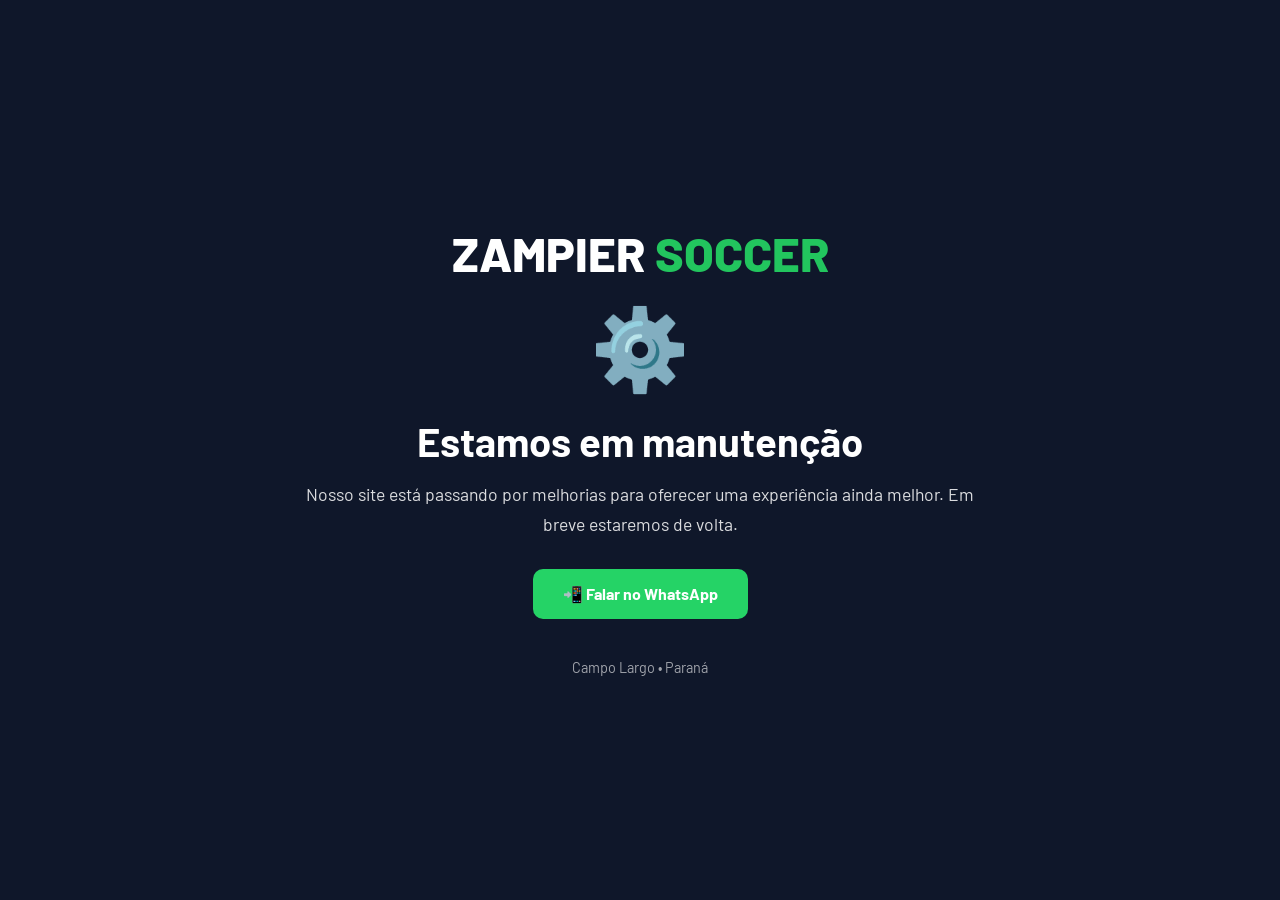
==== commit d194170a: "Create index.html" ====
--- a/index.html
+++ b/index.html
@@ -1,270 +1,113 @@
 <!DOCTYPE html>
 <html lang="pt-BR">
 <head>
-  <meta charset="UTF-8" />
-  <meta name="viewport" content="width=device-width, initial-scale=1.0"/>
-  <meta name="google-site-verification" content="D9Jnh-a5vgQh-3sgTavVSAhtTizR9wOvkmagJCpOHc0" />
-  <title>Zampier Soccer</title>
-  <link rel="preconnect" href="https://fonts.googleapis.com">
-  <link href="https://fonts.googleapis.com/css2?family=Bebas+Neue&family=Barlow:wght@400;600;700;900&display=swap" rel="stylesheet">
-  <link rel="stylesheet" href="style.css"/>
-  <link rel="icon" type="image/jpeg" href="/zampier.jpg">
+<meta charset="UTF-8">
+<meta name="viewport" content="width=device-width, initial-scale=1.0">
+<title>Zampier Soccer - Em Manutenção</title>
+
+<link href="https://fonts.googleapis.com/css2?family=Barlow:wght@400;600;700&display=swap" rel="stylesheet">
+
+<style>
+*{
+    margin:0;
+    padding:0;
+    box-sizing:border-box;
+}
+
+body{
+    font-family:'Barlow',sans-serif;
+    background:#0f172a;
+    color:white;
+    min-height:100vh;
+    display:flex;
+    justify-content:center;
+    align-items:center;
+    text-align:center;
+    padding:20px;
+}
+
+.container{
+    max-width:700px;
+}
+
+.logo{
+    font-size:3rem;
+    font-weight:800;
+    margin-bottom:15px;
+}
+
+.logo span{
+    color:#22c55e;
+}
+
+.icon{
+    font-size:80px;
+    margin-bottom:20px;
+}
+
+h1{
+    font-size:2.5rem;
+    margin-bottom:15px;
+}
+
+p{
+    font-size:1.1rem;
+    opacity:.85;
+    line-height:1.7;
+    margin-bottom:30px;
+}
+
+.whatsapp{
+    display:inline-block;
+    padding:15px 30px;
+    background:#25D366;
+    color:white;
+    text-decoration:none;
+    border-radius:10px;
+    font-weight:700;
+    transition:.3s;
+}
+
+.whatsapp:hover{
+    transform:translateY(-3px);
+}
+
+.footer{
+    margin-top:40px;
+    opacity:.6;
+    font-size:.9rem;
+}
+</style>
 </head>
+
 <body>
 
-<!-- HERO -->
-<header class="hero">
-  <div class="hero-bg"></div>
-  <div class="hero-content">
-    <div class="hero-left">
-      <div class="hero-tagline">⚽ Campo · Eventos · Espetinhos · Festas</div>
-      <h1 class="hero-title">
-        ZAMPIER<br>
-        <span class="accent">SOCCER</span>
-      </h1>
-      <div class="hero-subtitle">Futebol, diversão e bons momentos em Campo Largo!</div>
-      <p class="hero-desc">
-        O <strong>melhor campo de Campo Largo</strong> para os melhores jogos. Aluguel por hora, planos mensais,
-        locação de eventos e estrutura completa para sua festa inesquecível.
-      </p>
-      <div class="hero-buttons">
-        <a href="https://api.whatsapp.com/send?phone=5541997267934&text=Ol%C3%A1!%20Vim%20pelo%20site%20e%20tenho%20interesse%20nos%20servi%C3%A7os%20da%20Zampier%20Soccer." target="_blank" class="btn btn-primary">📲 Falar no WhatsApp</a>
-        <a href="#precos" class="btn btn-outline">Ver Preços</a>
-      </div>
-    </div>
-    <div class="hero-right">
-      <div class="hero-badge-wrap">
-        <img src="zampier.jpg" alt="Logo Zampier Soccer" class="hero-logo">
-      </div>
-      <div class="hero-slogan">🏆 O melhor campo de Campo Largo para os melhores jogos!</div>
-    </div>
-  </div>
-</header>
+<div class="container">
 
-<!-- PRICING -->
-<section class="pricing" id="precos">
-  <div class="section-header">
-    <div class="section-label">💰 Nossas Tarifas</div>
-    <h2>Preços e Planos</h2>
-  </div>
-  <div class="pricing-grid">
-
-    <div class="price-card">
-      <div class="price-icon">⏱️</div>
-      <div class="price-label">Locação avulsa</div>
-      <div class="price-name">CAMPO — 1 HORA</div>
-      <div class="price-value"><sup>R$</sup>179<span>,90</span></div>
-      <div class="price-desc">Período diário. Ideal para peladas e treinamentos com amigos.</div>
+    <div class="logo">
+        ZAMPIER <span>SOCCER</span>
     </div>
 
-    <div class="price-card featured">
-      <div class="price-icon">📅</div>
-      <div class="price-label">Plano fixo</div>
-      <div class="price-name">MENSAL PARA JOGAR</div>
-      <div class="price-value"><sup>R$</sup>550<span>,00</span></div>
-      <div class="price-cta">🟢 JOGUE SEMPRE!</div>
+    <div class="icon">⚙️</div>
+
+    <h1>Estamos em manutenção</h1>
+
+    <p>
+        Nosso site está passando por melhorias para oferecer uma experiência ainda melhor.
+        Em breve estaremos de volta.
+    </p>
+
+    <a class="whatsapp"
+       href="https://api.whatsapp.com/send?phone=5541997267934"
+       target="_blank">
+        📲 Falar no WhatsApp
+    </a>
+
+    <div class="footer">
+        Campo Largo • Paraná
     </div>
 
-    <div class="price-card">
-      <div class="price-icon">🎉</div>
-      <div class="price-label">Locação completa</div>
-      <div class="price-name">LOCAÇÃO DE EVENTOS</div>
-      <div class="price-events">
-        <div class="price-row">
-          <div>
-            <div class="price-row-label">☀️ Diurno</div>
-          </div>
-          <div class="price-row-val">R$ 750</div>
-        </div>
-        <div class="price-row">
-          <div>
-            <div class="price-row-label">🌙 Noturno</div>
-            <div class="price-note">Das 14h às 3h da madrugada</div>
-          </div>
-          <div class="price-row-val">R$ 1.250</div>
-        </div>
-      </div>
-    </div>
+</div>
 
-  </div>
-</section>
-
-<!-- FOOD -->
-<section class="food" id="comida">
-  <div class="section-header">
-    <div class="section-label">🍖 Gastronomia</div>
-    <h2>Comida de Verdade</h2>
-  </div>
-  <div class="food-grid">
-
-    <!-- Espetinhos -->
-    <div class="food-card">
-      <div class="food-card-title">
-        <div class="icon">🍢</div>
-        <div>
-          <h3>ESPETINHOS</h3>
-          <p>Os melhores espetinhos de Campo Largo, servidos durante a semana!</p>
-        </div>
-      </div>
-      <div class="espetinho-list">
-        <div class="espetinho-item">Frango com Bacon</div>
-        <div class="espetinho-item">Carne com Bacon</div>
-        <div class="espetinho-item">Kafta com Queijo</div>
-        <div class="espetinho-item">Coração com Bacon</div>
-      </div>
-    </div>
-
-    <!-- Cerveja -->
-    <div class="beer-promo">
-      <div class="beer-promo-title">DIVERSAS PROMOÇÕES<br>DE CERVEJA <span>ANTÁRTICA!</span></div>
-      <div class="beer-deal">
-        <div class="beer-bottles" id="beerBottles"></div>
-        <div class="beer-tag">
-          <div class="beer-tag-main">COMPRE 4<br>GANHE 1</div>
-          <div class="beer-tag-price">R$15</div>
-          <div class="beer-tag-sub">A UNIDADE — 1L</div>
-        </div>
-      </div>
-    </div>
-
-  </div>
-</section>
-
-<!-- BIRTHDAY -->
-<section class="birthday" id="eventos">
-  <div class="birthday-box">
-    <div class="birthday-icon">🧁</div>
-    <div class="birthday-content">
-      <h2>DOCINHOS E INSUMOS PARA ANIVERSÁRIO</h2>
-      <p>
-        Fornecemos tudo para o seu evento em Campo Largo: docinhos, salgadinhos, insumos e estrutura completa.
-        Consulte nossa equipe pelo WhatsApp e monte o pacote ideal para a sua festa!
-      </p>
-      <a href="https://api.whatsapp.com/send?phone=5541997267934&text=Ol%C3%A1!%20Vim%20pelo%20site%20e%20gostaria%20de%20um%20or%C3%A7amento%20para%20festa%20ou%20anivers%C3%A1rio." target="_blank" class="btn btn-primary">💬 Consulte via WhatsApp</a>
-    </div>
-  </div>
-</section>
-
-<!-- FEATURES -->
-<section class="features">
-  <div class="section-header">
-    <div class="section-label">⭐ Diferenciais</div>
-    <h2>Por que escolher a Zampier?</h2>
-  </div>
-  <div class="features-grid">
-    <div class="feature-chip"><span class="dot"></span> Estrutura Completa</div>
-    <div class="feature-chip"><span class="dot"></span> Ambiente Seguro</div>
-    <div class="feature-chip"><span class="dot"></span> Diversão Garantida</div>
-    <div class="feature-chip"><span class="dot"></span> Campo Profissional</div>
-    <div class="feature-chip"><span class="dot"></span> Espetinhos na Semana</div>
-    <div class="feature-chip"><span class="dot"></span> Promoções de Cerveja</div>
-    <div class="feature-chip"><span class="dot"></span> Locação para Festas</div>
-    <div class="feature-chip"><span class="dot"></span> Planos Mensais</div>
-  </div>
-</section>
-
-<!-- LOCALIZAÇÃO -->
-<section class="location" id="localizacao">
-  <div class="section-header">
-    <div class="section-label">📍 Onde Estamos</div>
-    <h2>Venha Nos Visitar</h2>
-  </div>
-  <div class="location-grid">
-
-    <!-- Infos -->
-    <div class="location-info">
-
-      <div class="info-card">
-        <div class="info-icon">📍</div>
-        <div>
-          <div class="info-title">Endereço</div>
-          <div class="info-text">Rua João Gasparetto Netto, 510<br>Fazendinha — Campo Largo, PR<br>CEP: 83607-435</div>
-          <a href="https://www.google.com/maps/search/Rua+Jo%C3%A3o+Gasparetto+Netto+510+Campo+Largo+PR" target="_blank" class="info-link">📌 Abrir no Google Maps</a>
-        </div>
-      </div>
-
-      <div class="info-card">
-        <div class="info-icon">⏰</div>
-        <div>
-          <div class="info-title">Horário de Funcionamento</div>
-          <div class="info-text">
-            <span class="info-row"><span>Segunda a Sexta</span><span class="tag-green">08h – 03h</span></span>
-            <span class="info-row"><span>Sábado e Domingo</span><span class="tag-green">08h – 03h</span></span>
-            <span class="info-row"><span>Eventos noturnos</span><span class="tag-green">até 3h da manhã</span></span>
-          </div>
-        </div>
-      </div>
-
-      <div class="info-card">
-        <div class="info-icon">📞</div>
-        <div>
-          <div class="info-title">Contato</div>
-          <div class="info-text">
-            <span class="info-row">
-              <span>WhatsApp</span>
-              <a href="https://api.whatsapp.com/send?phone=5541997267934&text=Ol%C3%A1!%20Vim%20pelo%20site%20e%20tenho%20interesse%20nos%20servi%C3%A7os%20da%20Zampier%20Soccer." target="_blank" class="tag-green">(41) 99726-7934</a>
-            </span>
-            <span class="info-row">
-              <span>Telefone</span>
-              <a href="tel:+554130294922" class="tag-green">(41) 3029-4922</a>
-            </span>
-          </div>
-        </div>
-      </div>
-
-      <div class="info-card">
-        <div class="info-icon">🏟️</div>
-        <div>
-          <div class="info-title">O Espaço</div>
-          <div class="info-text">Campo de futebol society profissional, espaço para eventos e festas, churrasqueira, cozinha completa, mesas e cadeiras, inflável e muito mais. Tudo num só lugar em Campo Largo!</div>
-        </div>
-      </div>
-
-    </div>
-
-    <!-- Mapa iframe -->
-    <div class="location-map">
-      <iframe
-        src="https://www.google.com/maps/embed?pb=!1m18!1m12!1m3!1d3601.123456789!2d-49.52!3d-25.46!2m3!1f0!2f0!3f0!3m2!1i1024!2i768!4f13.1!3m3!1m2!1s0x0%3A0x0!2sRua+Jo%C3%A3o+Gasparetto+Netto%2C+510+-+Fazendinha%2C+Campo+Largo+-+PR!5e0!3m2!1spt-BR!2sbr!4v1234567890"
-        width="100%"
-        height="100%"
-        style="border:0; border-radius:20px; min-height:400px;"
-        allowfullscreen=""
-        loading="lazy"
-        referrerpolicy="no-referrer-when-downgrade"
-        title="Localização Zampier Soccer">
-      </iframe>
-    </div>
-
-  </div>
-</section>
-
-<!-- CTA -->
-<section class="cta">
-  <div class="cta-inner">
-    <h2>AQUI O JOGO<br>É <span>GARANTIDO!</span></h2>
-    <p>Reservas, orçamentos e informações em Campo Largo — estamos sempre prontos para atender você.</p>
-    <div class="cta-buttons">
-      <a href="https://api.whatsapp.com/send?phone=5541997267934&text=Ol%C3%A1!%20Vim%20pelo%20site%20e%20tenho%20interesse%20nos%20servi%C3%A7os%20da%20Zampier%20Soccer." target="_blank" class="btn btn-primary">📲 WhatsApp: (41) 99726-7934</a>
-      <a href="tel:+554130294922" class="btn btn-outline">📞 (41) 3029-4922</a>
-    </div>
-  </div>
-</section>
-
-<!-- FOOTER -->
-<footer>
-  <div class="footer-top">
-    <div class="footer-brand">ZAMPIER <span>SOCCER</span></div>
-    <div class="footer-address">
-      📍 Rua João Gasparetto Netto, 510 — Fazendinha, Campo Largo - PR · CEP 83607-435
-    </div>
-  </div>
-  <div class="footer-bottom">
-    <p>Estrutura completa · Ambiente seguro · Diversão garantida</p>
-    <p>© 2026 Zampier Soccer — Campo Largo, Paraná</p>
-  </div>
-</footer>
-
-<script src="script.js"></script>
 </body>
-</html>+</html>
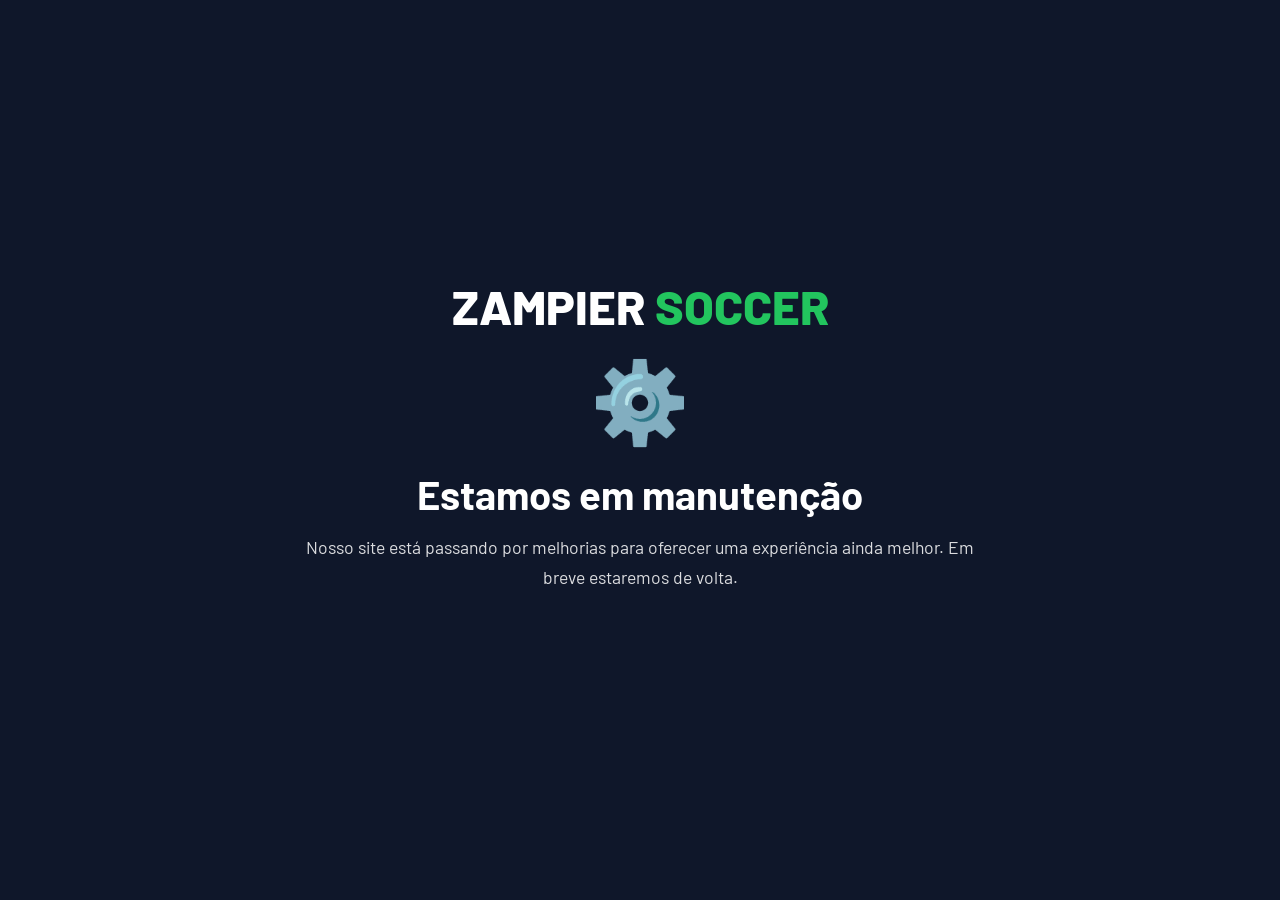
==== commit 5f5bc025: "Remove WhatsApp link and footer section Removed WhatsApp link and footer from the page." ====
--- a/index.html
+++ b/index.html
@@ -97,15 +97,6 @@
         Em breve estaremos de volta.
     </p>
 
-    <a class="whatsapp"
-       href="https://api.whatsapp.com/send?phone=5541997267934"
-       target="_blank">
-        📲 Falar no WhatsApp
-    </a>
-
-    <div class="footer">
-        Campo Largo • Paraná
-    </div>
 
 </div>
 
